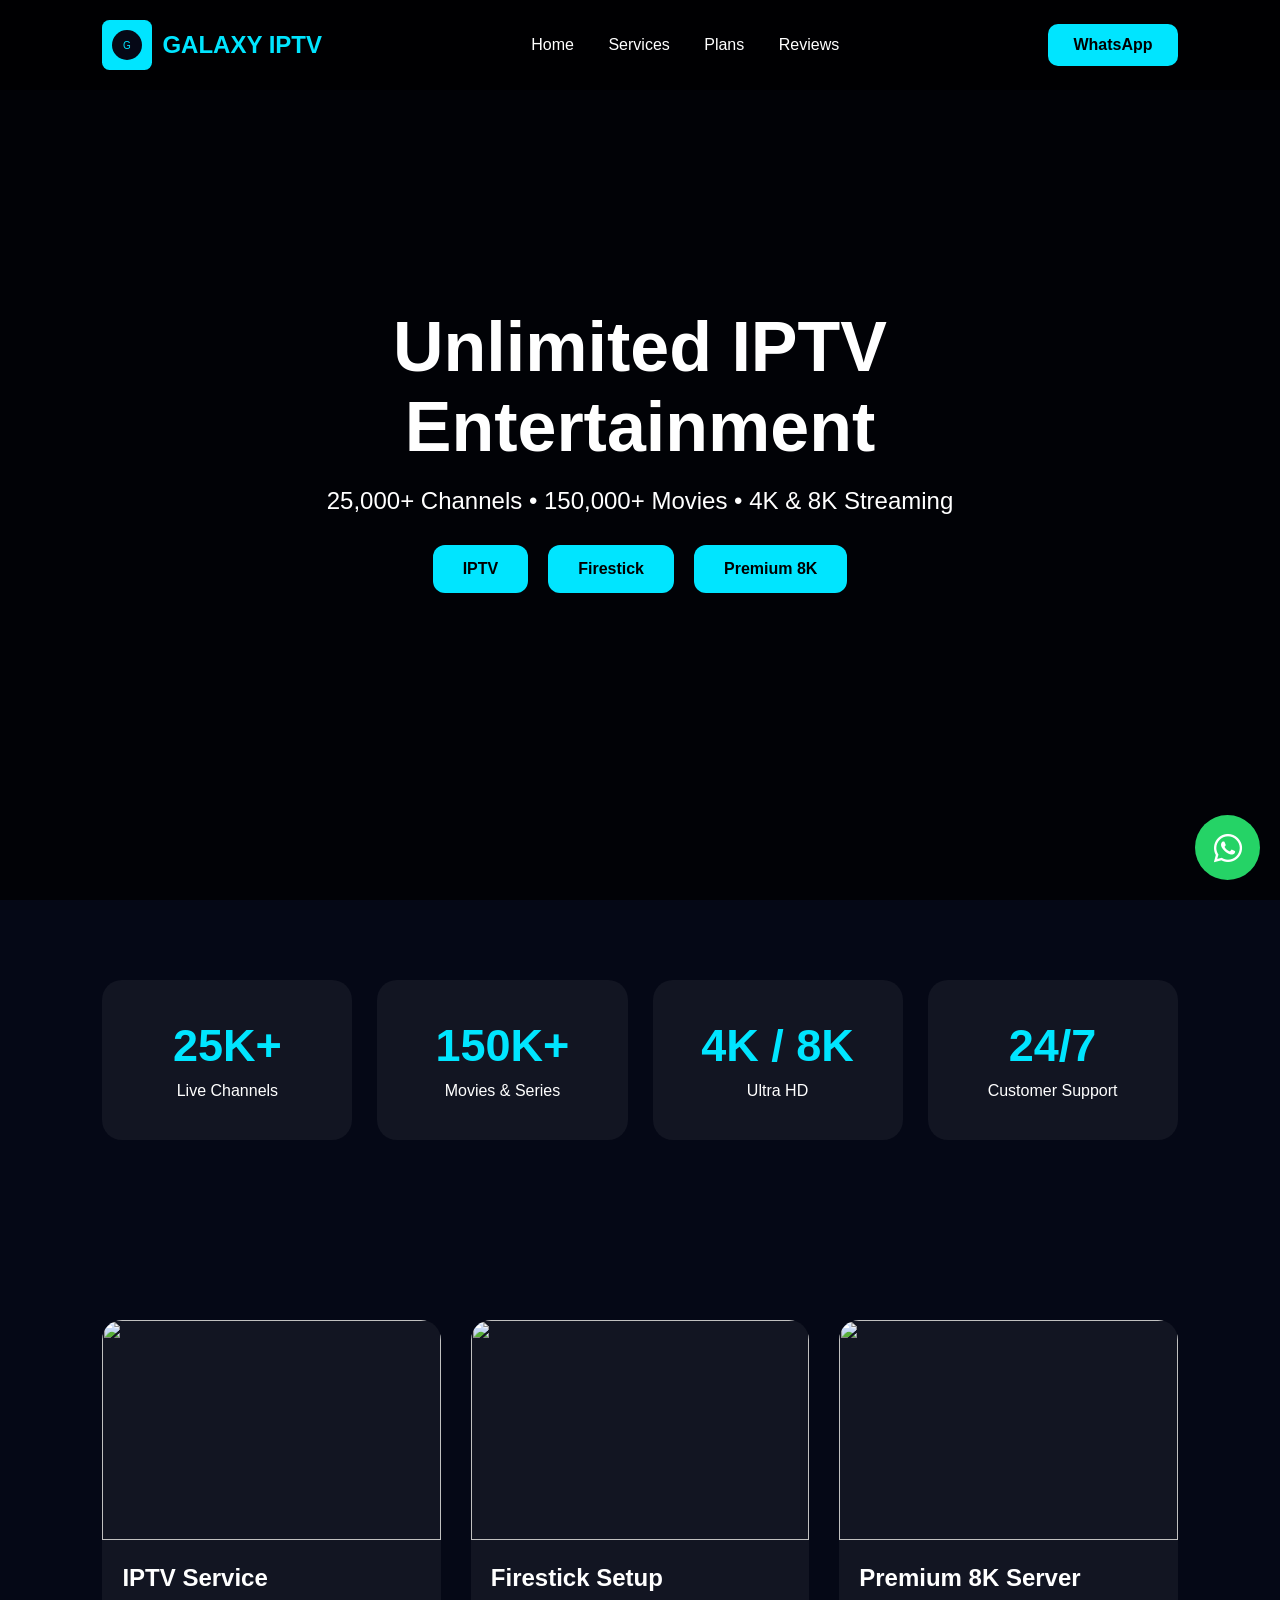
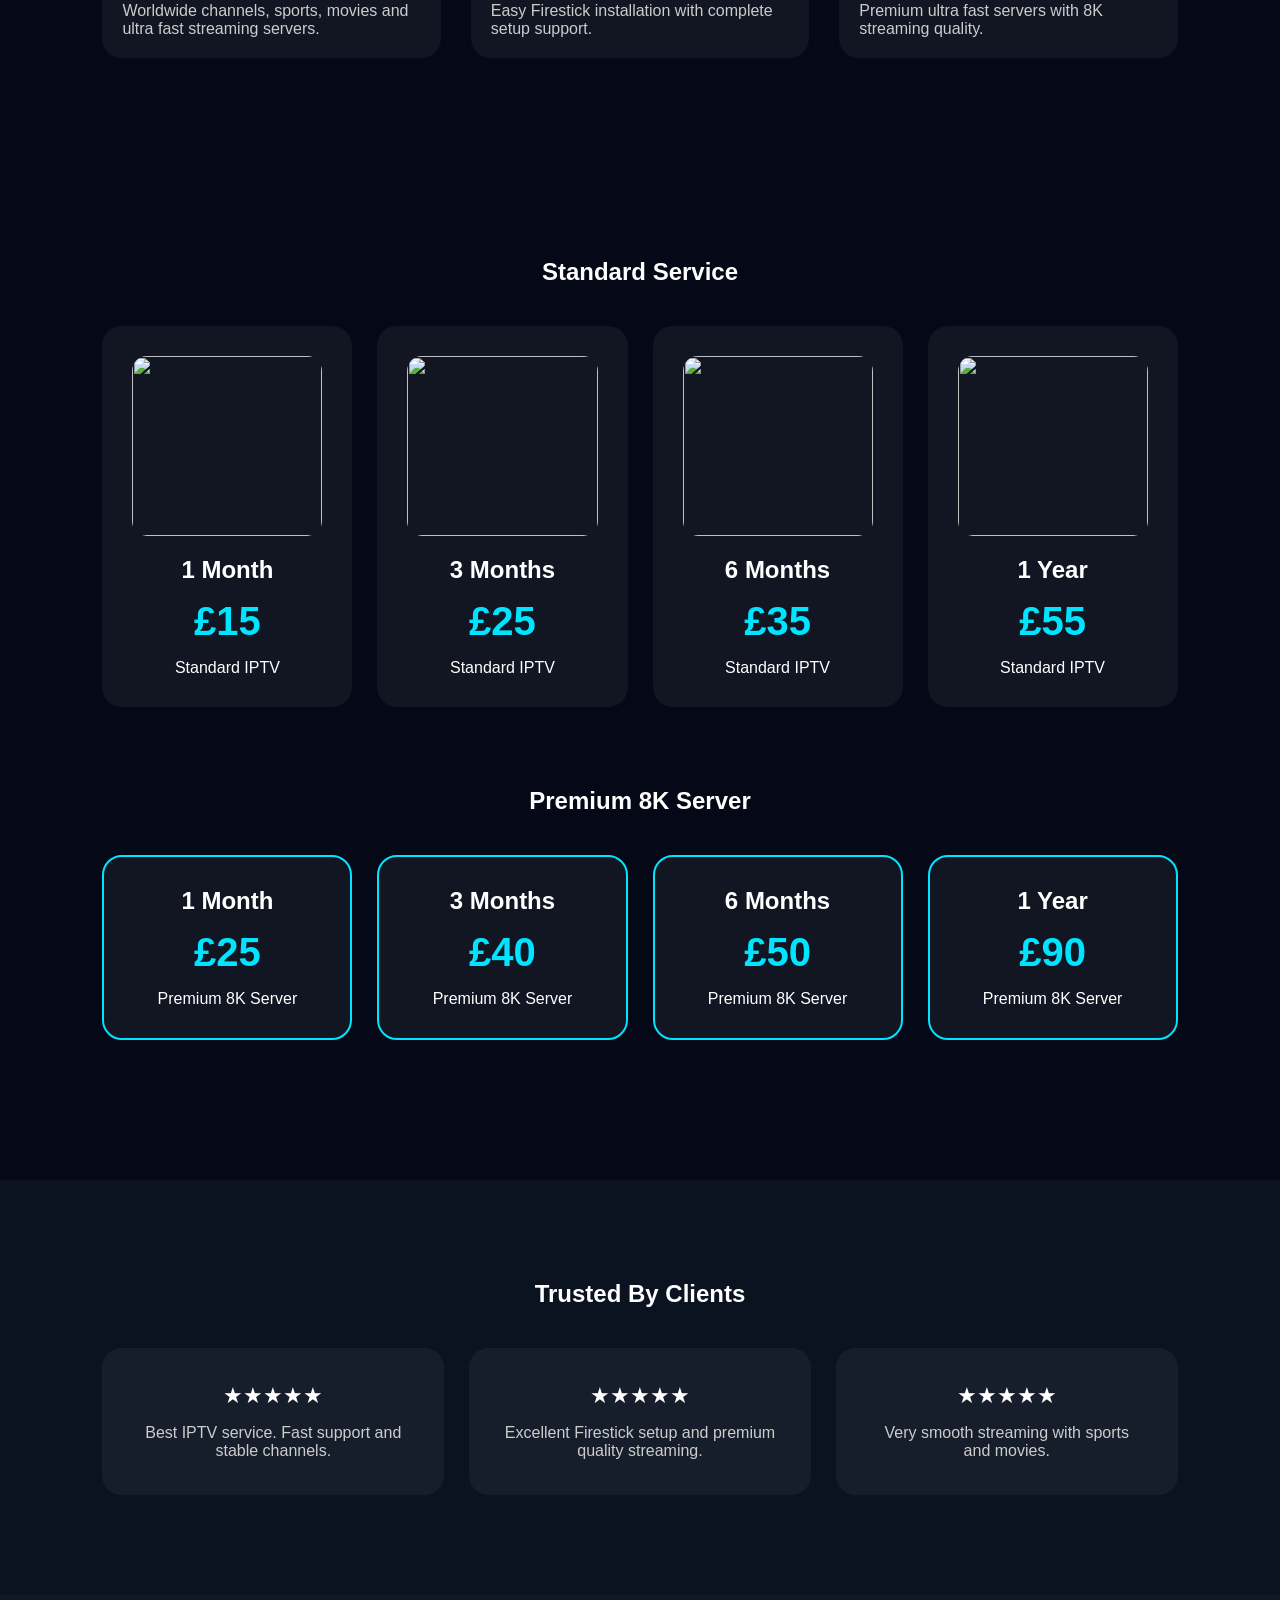
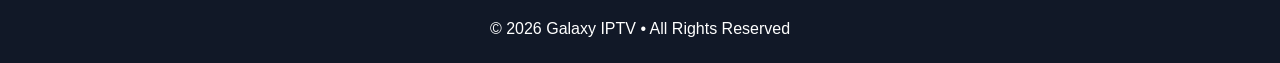
==== index.html @ 1a954aa6 "Add files via upload" ====
<!DOCTYPE html>
<html lang="en">
<head>
<meta charset="UTF-8">
<meta name="viewport" content="width=device-width, initial-scale=1.0">
<title>Galaxy IPTV</title>
<link rel="stylesheet" href="style.css">
<link rel="stylesheet" href="https://cdnjs.cloudflare.com/ajax/libs/font-awesome/6.5.1/css/all.min.css"/>
</head>

<body>

<header>
  <div class="logo">
    <img src="logo.svg" alt="logo">
    <span>GALAXY IPTV</span>
  </div>

  <nav>
    <a href="#home">Home</a>
    <a href="#services">Services</a>
    <a href="#plans">Plans</a>
    <a href="#reviews">Reviews</a>
  </nav>

  <a href="https://wa.me/447534486325" class="nav-btn">WhatsApp</a>
</header>

<section class="hero" id="home">
  <div class="overlay"></div>

  <div class="hero-content">
    <h1>Unlimited IPTV Entertainment</h1>

    <p>
      25,000+ Channels • 150,000+ Movies • 4K & 8K Streaming
    </p>

    <div class="hero-buttons">
      <a href="#iptv" class="btn">IPTV</a>
      <a href="#firestick" class="btn">Firestick</a>
      <a href="#premium" class="btn">Premium 8K</a>
    </div>
  </div>
</section>

<section class="stats">
  <div class="box">
    <h2>25K+</h2>
    <p>Live Channels</p>
  </div>

  <div class="box">
    <h2>150K+</h2>
    <p>Movies & Series</p>
  </div>

  <div class="box">
    <h2>4K / 8K</h2>
    <p>Ultra HD</p>
  </div>

  <div class="box">
    <h2>24/7</h2>
    <p>Customer Support</p>
  </div>
</section>

<section class="services" id="services">

<div class="service-card" id="iptv">
<img src="https://images.unsplash.com/photo-1593784991095-a205069470b6?q=80&w=1200&auto=format&fit=crop">
<h2>IPTV Service</h2>
<p>Worldwide channels, sports, movies and ultra fast streaming servers.</p>
</div>

<div class="service-card" id="firestick">
<img src="https://images.unsplash.com/photo-1542751110-97427bbecf20?q=80&w=1200&auto=format&fit=crop">
<h2>Firestick Setup</h2>
<p>Easy Firestick installation with complete setup support.</p>
</div>

<div class="service-card" id="premium">
<img src="https://images.unsplash.com/photo-1511512578047-dfb367046420?q=80&w=1200&auto=format&fit=crop">
<h2>Premium 8K Server</h2>
<p>Premium ultra fast servers with 8K streaming quality.</p>
</div>

</section>

<section class="plans" id="plans">

<h1>Standard Service</h1>

<div class="plan-grid">

<div class="plan">
<img src="https://images.unsplash.com/photo-1584905066893-7d5c142ba4e1?q=80&w=1200&auto=format&fit=crop">
<h2>1 Month</h2>
<h3>£15</h3>
<p>Standard IPTV</p>
</div>

<div class="plan">
<img src="https://images.unsplash.com/photo-1522869635100-9f4c5e86aa37?q=80&w=1200&auto=format&fit=crop">
<h2>3 Months</h2>
<h3>£25</h3>
<p>Standard IPTV</p>
</div>

<div class="plan">
<img src="https://images.unsplash.com/photo-1574375927938-d5a98e8ffe85?q=80&w=1200&auto=format&fit=crop">
<h2>6 Months</h2>
<h3>£35</h3>
<p>Standard IPTV</p>
</div>

<div class="plan">
<img src="https://images.unsplash.com/photo-1586899028174-e7098604235b?q=80&w=1200&auto=format&fit=crop">
<h2>1 Year</h2>
<h3>£55</h3>
<p>Standard IPTV</p>
</div>

</div>

<h1 class="premium-title">Premium 8K Server</h1>

<div class="plan-grid">

<div class="plan premium">
<h2>1 Month</h2>
<h3>£25</h3>
<p>Premium 8K Server</p>
</div>

<div class="plan premium">
<h2>3 Months</h2>
<h3>£40</h3>
<p>Premium 8K Server</p>
</div>

<div class="plan premium">
<h2>6 Months</h2>
<h3>£50</h3>
<p>Premium 8K Server</p>
</div>

<div class="plan premium">
<h2>1 Year</h2>
<h3>£90</h3>
<p>Premium 8K Server</p>
</div>

</div>

</section>

<section class="reviews" id="reviews">
<h1>Trusted By Clients</h1>

<div class="review-grid">

<div class="review">
★★★★★
<p>Best IPTV service. Fast support and stable channels.</p>
</div>

<div class="review">
★★★★★
<p>Excellent Firestick setup and premium quality streaming.</p>
</div>

<div class="review">
★★★★★
<p>Very smooth streaming with sports and movies.</p>
</div>

</div>

</section>

<footer>
<p>© 2026 Galaxy IPTV • All Rights Reserved</p>
</footer>

<a href="https://wa.me/447534486325" class="whatsapp">
<i class="fa-brands fa-whatsapp"></i>
</a>

</body>
</html>
---- style.css ----
*{
margin:0;
padding:0;
box-sizing:border-box;
font-family:Arial;
scroll-behavior:smooth;
}

body{
background:#050816;
color:white;
}

header{
position:fixed;
top:0;
width:100%;
display:flex;
justify-content:space-between;
align-items:center;
padding:20px 8%;
background:rgba(0,0,0,0.6);
backdrop-filter:blur(10px);
z-index:1000;
}

.logo{
display:flex;
align-items:center;
gap:10px;
font-size:24px;
font-weight:bold;
color:#00e5ff;
}

.logo img{
width:50px;
}

nav a{
margin:0 15px;
color:white;
text-decoration:none;
}

.nav-btn{
background:#00e5ff;
padding:12px 25px;
border-radius:10px;
text-decoration:none;
color:black;
font-weight:bold;
}

.hero{
height:100vh;
background:url('https://images.unsplash.com/photo-1489599849927-2ee91cede3ba?q=80&w=1600&auto=format&fit=crop') center/cover;
display:flex;
justify-content:center;
align-items:center;
text-align:center;
position:relative;
}

.overlay{
position:absolute;
width:100%;
height:100%;
background:rgba(0,0,0,0.75);
}

.hero-content{
position:relative;
z-index:2;
max-width:800px;
}

.hero h1{
font-size:70px;
margin-bottom:20px;
}

.hero p{
font-size:24px;
margin-bottom:30px;
}

.hero-buttons{
display:flex;
justify-content:center;
gap:20px;
flex-wrap:wrap;
}

.btn{
background:#00e5ff;
color:black;
padding:15px 30px;
text-decoration:none;
border-radius:12px;
font-weight:bold;
}

.stats{
padding:80px 8%;
display:grid;
grid-template-columns:repeat(auto-fit,minmax(220px,1fr));
gap:25px;
}

.box{
background:rgba(255,255,255,0.05);
padding:40px;
border-radius:20px;
text-align:center;
}

.box h2{
font-size:45px;
color:#00e5ff;
margin-bottom:10px;
}

.services{
padding:100px 8%;
display:grid;
grid-template-columns:repeat(auto-fit,minmax(300px,1fr));
gap:30px;
}

.service-card{
background:rgba(255,255,255,0.05);
border-radius:20px;
overflow:hidden;
}

.service-card img{
width:100%;
height:220px;
object-fit:cover;
}

.service-card h2{
padding:20px 20px 10px;
}

.service-card p{
padding:0 20px 20px;
color:#ccc;
}

.plans{
padding:100px 8%;
text-align:center;
}

.plan-grid{
display:grid;
grid-template-columns:repeat(auto-fit,minmax(250px,1fr));
gap:25px;
margin:40px 0;
}

.plan{
background:rgba(255,255,255,0.05);
padding:30px;
border-radius:20px;
}

.plan img{
width:100%;
height:180px;
object-fit:cover;
border-radius:15px;
margin-bottom:20px;
}

.plan h3{
font-size:40px;
color:#00e5ff;
margin:15px 0;
}

.premium{
border:2px solid #00e5ff;
}

.premium-title{
margin-top:80px;
}

.reviews{
padding:100px 8%;
text-align:center;
background:#0b1220;
}

.review-grid{
display:grid;
grid-template-columns:repeat(auto-fit,minmax(250px,1fr));
gap:25px;
margin-top:40px;
}

.review{
background:rgba(255,255,255,0.05);
padding:35px;
border-radius:20px;
font-size:22px;
}

.review p{
font-size:16px;
margin-top:15px;
color:#ccc;
}

footer{
padding:25px;
text-align:center;
background:#111827;
}

.whatsapp{
position:fixed;
right:20px;
bottom:20px;
width:65px;
height:65px;
background:#25d366;
border-radius:50%;
display:flex;
justify-content:center;
align-items:center;
font-size:32px;
color:white;
text-decoration:none;
}

@media(max-width:768px){

header{
flex-direction:column;
gap:15px;
}

.hero h1{
font-size:45px;
}

.hero p{
font-size:18px;
}

}
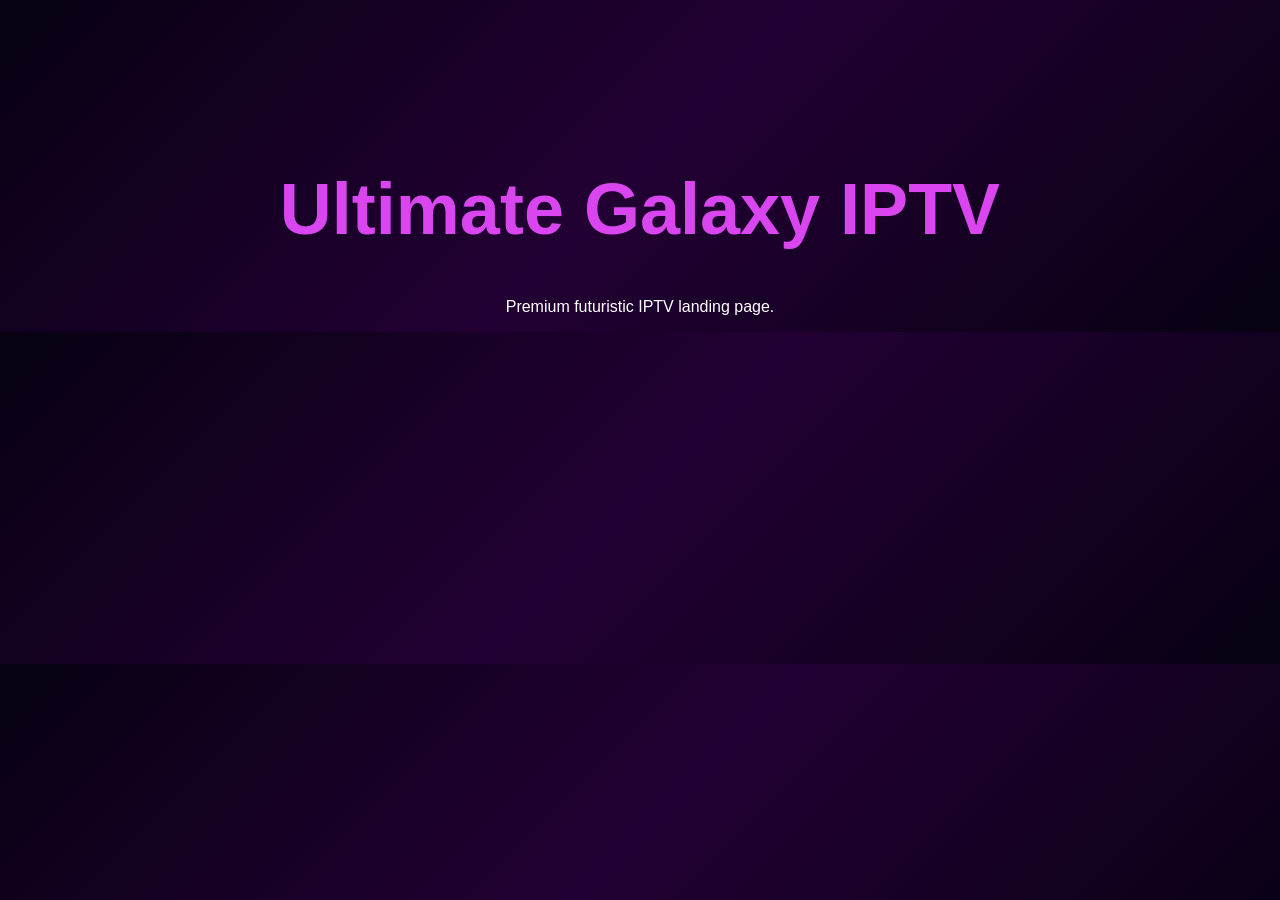
==== commit 7e521084: "Add files via upload" ====
--- a/index.html
+++ b/index.html
@@ -1,192 +1 @@
-<!DOCTYPE html>
-<html lang="en">
-<head>
-<meta charset="UTF-8">
-<meta name="viewport" content="width=device-width, initial-scale=1.0">
-<title>Galaxy IPTV</title>
-<link rel="stylesheet" href="style.css">
-<link rel="stylesheet" href="https://cdnjs.cloudflare.com/ajax/libs/font-awesome/6.5.1/css/all.min.css"/>
-</head>
-
-<body>
-
-<header>
-  <div class="logo">
-    <img src="logo.svg" alt="logo">
-    <span>GALAXY IPTV</span>
-  </div>
-
-  <nav>
-    <a href="#home">Home</a>
-    <a href="#services">Services</a>
-    <a href="#plans">Plans</a>
-    <a href="#reviews">Reviews</a>
-  </nav>
-
-  <a href="https://wa.me/447534486325" class="nav-btn">WhatsApp</a>
-</header>
-
-<section class="hero" id="home">
-  <div class="overlay"></div>
-
-  <div class="hero-content">
-    <h1>Unlimited IPTV Entertainment</h1>
-
-    <p>
-      25,000+ Channels • 150,000+ Movies • 4K & 8K Streaming
-    </p>
-
-    <div class="hero-buttons">
-      <a href="#iptv" class="btn">IPTV</a>
-      <a href="#firestick" class="btn">Firestick</a>
-      <a href="#premium" class="btn">Premium 8K</a>
-    </div>
-  </div>
-</section>
-
-<section class="stats">
-  <div class="box">
-    <h2>25K+</h2>
-    <p>Live Channels</p>
-  </div>
-
-  <div class="box">
-    <h2>150K+</h2>
-    <p>Movies & Series</p>
-  </div>
-
-  <div class="box">
-    <h2>4K / 8K</h2>
-    <p>Ultra HD</p>
-  </div>
-
-  <div class="box">
-    <h2>24/7</h2>
-    <p>Customer Support</p>
-  </div>
-</section>
-
-<section class="services" id="services">
-
-<div class="service-card" id="iptv">
-<img src="https://images.unsplash.com/photo-1593784991095-a205069470b6?q=80&w=1200&auto=format&fit=crop">
-<h2>IPTV Service</h2>
-<p>Worldwide channels, sports, movies and ultra fast streaming servers.</p>
-</div>
-
-<div class="service-card" id="firestick">
-<img src="https://images.unsplash.com/photo-1542751110-97427bbecf20?q=80&w=1200&auto=format&fit=crop">
-<h2>Firestick Setup</h2>
-<p>Easy Firestick installation with complete setup support.</p>
-</div>
-
-<div class="service-card" id="premium">
-<img src="https://images.unsplash.com/photo-1511512578047-dfb367046420?q=80&w=1200&auto=format&fit=crop">
-<h2>Premium 8K Server</h2>
-<p>Premium ultra fast servers with 8K streaming quality.</p>
-</div>
-
-</section>
-
-<section class="plans" id="plans">
-
-<h1>Standard Service</h1>
-
-<div class="plan-grid">
-
-<div class="plan">
-<img src="https://images.unsplash.com/photo-1584905066893-7d5c142ba4e1?q=80&w=1200&auto=format&fit=crop">
-<h2>1 Month</h2>
-<h3>£15</h3>
-<p>Standard IPTV</p>
-</div>
-
-<div class="plan">
-<img src="https://images.unsplash.com/photo-1522869635100-9f4c5e86aa37?q=80&w=1200&auto=format&fit=crop">
-<h2>3 Months</h2>
-<h3>£25</h3>
-<p>Standard IPTV</p>
-</div>
-
-<div class="plan">
-<img src="https://images.unsplash.com/photo-1574375927938-d5a98e8ffe85?q=80&w=1200&auto=format&fit=crop">
-<h2>6 Months</h2>
-<h3>£35</h3>
-<p>Standard IPTV</p>
-</div>
-
-<div class="plan">
-<img src="https://images.unsplash.com/photo-1586899028174-e7098604235b?q=80&w=1200&auto=format&fit=crop">
-<h2>1 Year</h2>
-<h3>£55</h3>
-<p>Standard IPTV</p>
-</div>
-
-</div>
-
-<h1 class="premium-title">Premium 8K Server</h1>
-
-<div class="plan-grid">
-
-<div class="plan premium">
-<h2>1 Month</h2>
-<h3>£25</h3>
-<p>Premium 8K Server</p>
-</div>
-
-<div class="plan premium">
-<h2>3 Months</h2>
-<h3>£40</h3>
-<p>Premium 8K Server</p>
-</div>
-
-<div class="plan premium">
-<h2>6 Months</h2>
-<h3>£50</h3>
-<p>Premium 8K Server</p>
-</div>
-
-<div class="plan premium">
-<h2>1 Year</h2>
-<h3>£90</h3>
-<p>Premium 8K Server</p>
-</div>
-
-</div>
-
-</section>
-
-<section class="reviews" id="reviews">
-<h1>Trusted By Clients</h1>
-
-<div class="review-grid">
-
-<div class="review">
-★★★★★
-<p>Best IPTV service. Fast support and stable channels.</p>
-</div>
-
-<div class="review">
-★★★★★
-<p>Excellent Firestick setup and premium quality streaming.</p>
-</div>
-
-<div class="review">
-★★★★★
-<p>Very smooth streaming with sports and movies.</p>
-</div>
-
-</div>
-
-</section>
-
-<footer>
-<p>© 2026 Galaxy IPTV • All Rights Reserved</p>
-</footer>
-
-<a href="https://wa.me/447534486325" class="whatsapp">
-<i class="fa-brands fa-whatsapp"></i>
-</a>
-
-</body>
-</html>
+<!DOCTYPE html><html><head><title>Ultimate Galaxy IPTV</title><link rel='stylesheet' href='style.css'></head><body><h1>Ultimate Galaxy IPTV</h1><p>Premium futuristic IPTV landing page.</p></body></html>
--- a/style.css
+++ b/style.css
@@ -1,255 +1 @@
-*{
-margin:0;
-padding:0;
-box-sizing:border-box;
-font-family:Arial;
-scroll-behavior:smooth;
-}
-
-body{
-background:#050816;
-color:white;
-}
-
-header{
-position:fixed;
-top:0;
-width:100%;
-display:flex;
-justify-content:space-between;
-align-items:center;
-padding:20px 8%;
-background:rgba(0,0,0,0.6);
-backdrop-filter:blur(10px);
-z-index:1000;
-}
-
-.logo{
-display:flex;
-align-items:center;
-gap:10px;
-font-size:24px;
-font-weight:bold;
-color:#00e5ff;
-}
-
-.logo img{
-width:50px;
-}
-
-nav a{
-margin:0 15px;
-color:white;
-text-decoration:none;
-}
-
-.nav-btn{
-background:#00e5ff;
-padding:12px 25px;
-border-radius:10px;
-text-decoration:none;
-color:black;
-font-weight:bold;
-}
-
-.hero{
-height:100vh;
-background:url('https://images.unsplash.com/photo-1489599849927-2ee91cede3ba?q=80&w=1600&auto=format&fit=crop') center/cover;
-display:flex;
-justify-content:center;
-align-items:center;
-text-align:center;
-position:relative;
-}
-
-.overlay{
-position:absolute;
-width:100%;
-height:100%;
-background:rgba(0,0,0,0.75);
-}
-
-.hero-content{
-position:relative;
-z-index:2;
-max-width:800px;
-}
-
-.hero h1{
-font-size:70px;
-margin-bottom:20px;
-}
-
-.hero p{
-font-size:24px;
-margin-bottom:30px;
-}
-
-.hero-buttons{
-display:flex;
-justify-content:center;
-gap:20px;
-flex-wrap:wrap;
-}
-
-.btn{
-background:#00e5ff;
-color:black;
-padding:15px 30px;
-text-decoration:none;
-border-radius:12px;
-font-weight:bold;
-}
-
-.stats{
-padding:80px 8%;
-display:grid;
-grid-template-columns:repeat(auto-fit,minmax(220px,1fr));
-gap:25px;
-}
-
-.box{
-background:rgba(255,255,255,0.05);
-padding:40px;
-border-radius:20px;
-text-align:center;
-}
-
-.box h2{
-font-size:45px;
-color:#00e5ff;
-margin-bottom:10px;
-}
-
-.services{
-padding:100px 8%;
-display:grid;
-grid-template-columns:repeat(auto-fit,minmax(300px,1fr));
-gap:30px;
-}
-
-.service-card{
-background:rgba(255,255,255,0.05);
-border-radius:20px;
-overflow:hidden;
-}
-
-.service-card img{
-width:100%;
-height:220px;
-object-fit:cover;
-}
-
-.service-card h2{
-padding:20px 20px 10px;
-}
-
-.service-card p{
-padding:0 20px 20px;
-color:#ccc;
-}
-
-.plans{
-padding:100px 8%;
-text-align:center;
-}
-
-.plan-grid{
-display:grid;
-grid-template-columns:repeat(auto-fit,minmax(250px,1fr));
-gap:25px;
-margin:40px 0;
-}
-
-.plan{
-background:rgba(255,255,255,0.05);
-padding:30px;
-border-radius:20px;
-}
-
-.plan img{
-width:100%;
-height:180px;
-object-fit:cover;
-border-radius:15px;
-margin-bottom:20px;
-}
-
-.plan h3{
-font-size:40px;
-color:#00e5ff;
-margin:15px 0;
-}
-
-.premium{
-border:2px solid #00e5ff;
-}
-
-.premium-title{
-margin-top:80px;
-}
-
-.reviews{
-padding:100px 8%;
-text-align:center;
-background:#0b1220;
-}
-
-.review-grid{
-display:grid;
-grid-template-columns:repeat(auto-fit,minmax(250px,1fr));
-gap:25px;
-margin-top:40px;
-}
-
-.review{
-background:rgba(255,255,255,0.05);
-padding:35px;
-border-radius:20px;
-font-size:22px;
-}
-
-.review p{
-font-size:16px;
-margin-top:15px;
-color:#ccc;
-}
-
-footer{
-padding:25px;
-text-align:center;
-background:#111827;
-}
-
-.whatsapp{
-position:fixed;
-right:20px;
-bottom:20px;
-width:65px;
-height:65px;
-background:#25d366;
-border-radius:50%;
-display:flex;
-justify-content:center;
-align-items:center;
-font-size:32px;
-color:white;
-text-decoration:none;
-}
-
-@media(max-width:768px){
-
-header{
-flex-direction:column;
-gap:15px;
-}
-
-.hero h1{
-font-size:45px;
-}
-
-.hero p{
-font-size:18px;
-}
-
-}
+body{margin:0;background:linear-gradient(135deg,#070112,#220033,#070112);color:white;font-family:Arial;text-align:center;padding-top:120px}h1{font-size:72px;color:#d946ef}
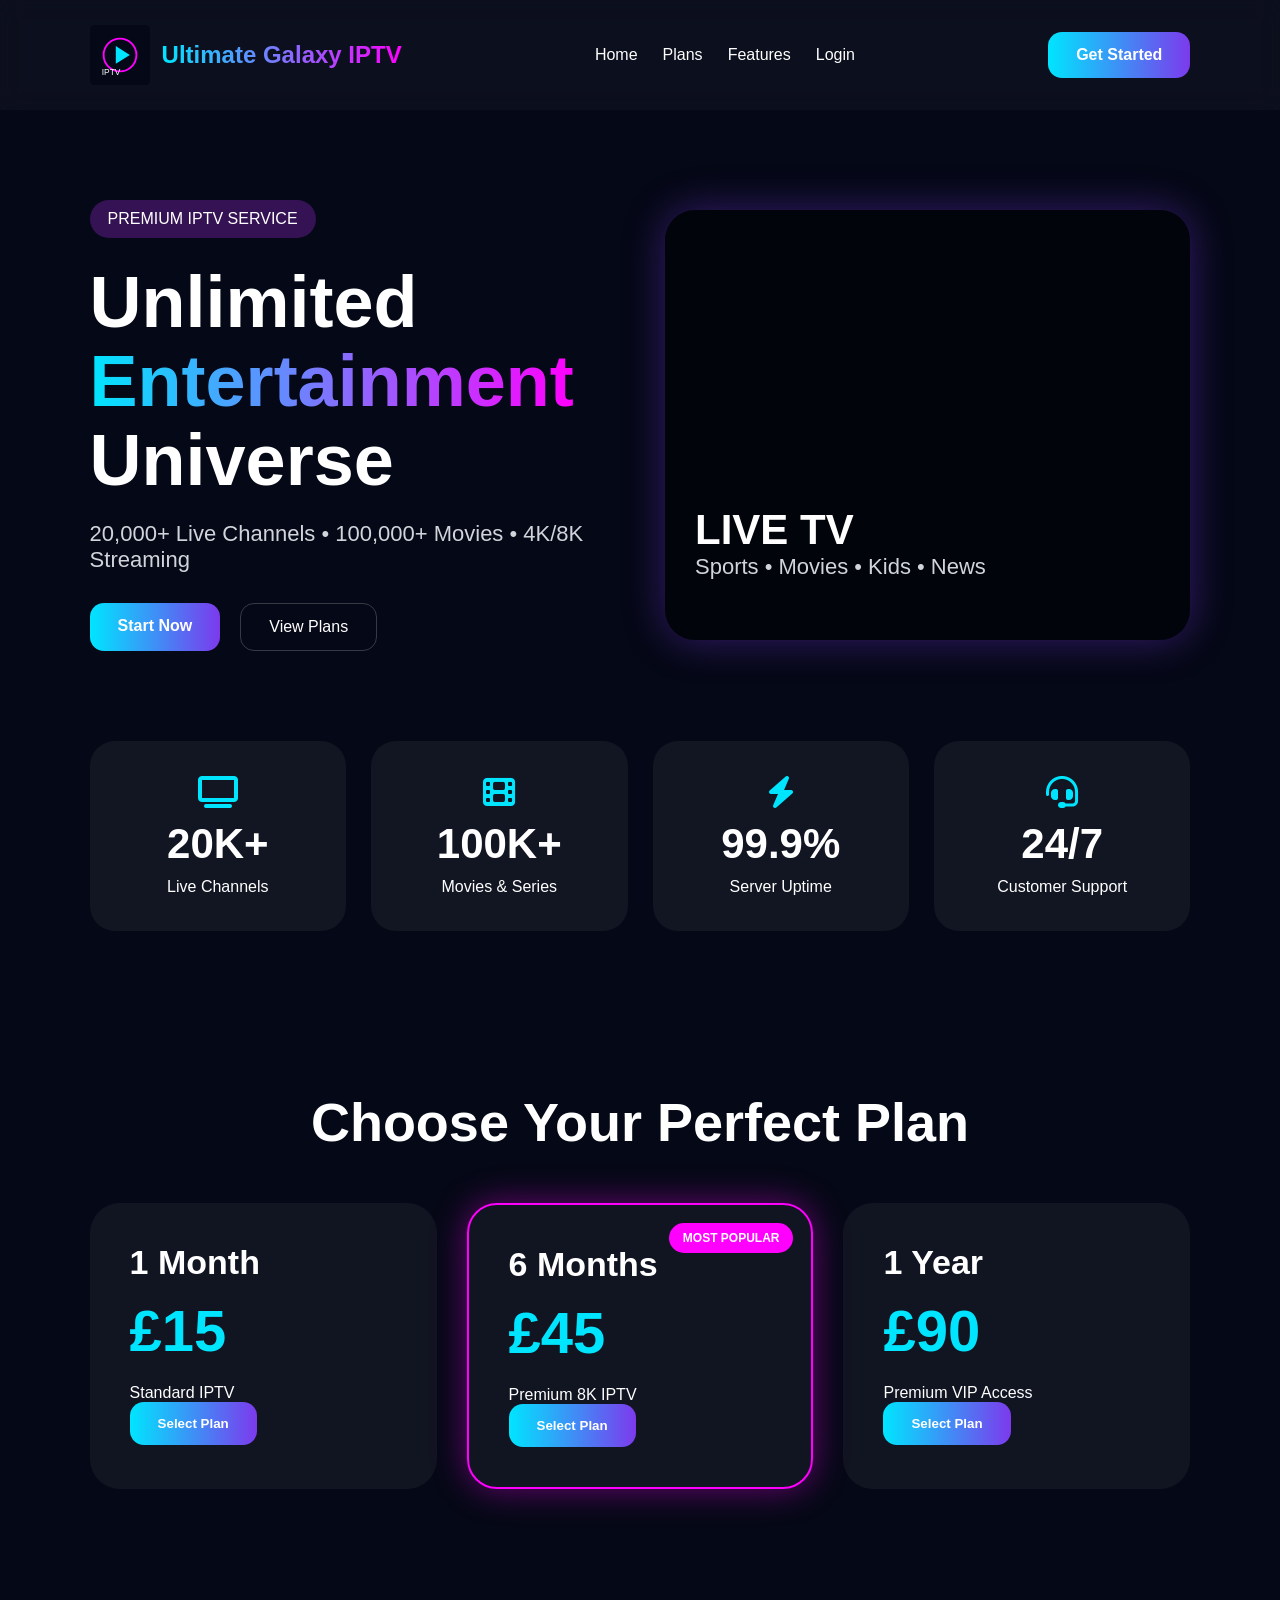
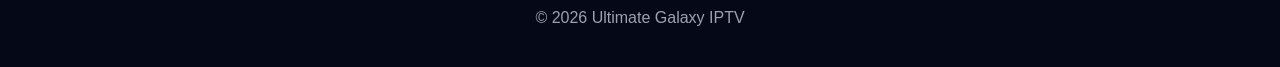
==== commit 88082e4e: "Add files via upload" ====
--- a/index.html
+++ b/index.html
@@ -1 +1,116 @@
-<!DOCTYPE html><html><head><title>Ultimate Galaxy IPTV</title><link rel='stylesheet' href='style.css'></head><body><h1>Ultimate Galaxy IPTV</h1><p>Premium futuristic IPTV landing page.</p></body></html>+<!DOCTYPE html>
+<html>
+<head>
+<meta charset="UTF-8">
+<meta name="viewport" content="width=device-width,initial-scale=1.0">
+<title>Ultimate Galaxy IPTV</title>
+<link rel="stylesheet" href="style.css">
+<link rel="stylesheet" href="https://cdnjs.cloudflare.com/ajax/libs/font-awesome/6.5.1/css/all.min.css">
+</head>
+<body>
+
+<header>
+<div class="logo">
+<img src="logo.svg">
+<h2>Ultimate Galaxy IPTV</h2>
+</div>
+
+<nav>
+<a href="#">Home</a>
+<a href="#plans">Plans</a>
+<a href="#features">Features</a>
+<a href="login.html">Login</a>
+</nav>
+
+<a href="login.html" class="btn">Get Started</a>
+</header>
+
+<section class="hero">
+<div class="left">
+<span class="tag">PREMIUM IPTV SERVICE</span>
+<h1>Unlimited <b>Entertainment</b> Universe</h1>
+<p>20,000+ Live Channels • 100,000+ Movies • 4K/8K Streaming</p>
+
+<div class="hero-buttons">
+<a href="login.html" class="btn">Start Now</a>
+<a href="#plans" class="outline">View Plans</a>
+</div>
+</div>
+
+<div class="right">
+<div class="screen">
+<div class="overlay"></div>
+<div class="live">
+<h2>LIVE TV</h2>
+<p>Sports • Movies • Kids • News</p>
+</div>
+</div>
+</div>
+</section>
+
+<section class="stats" id="features">
+
+<div class="stat">
+<i class="fa-solid fa-tv"></i>
+<h2>20K+</h2>
+<p>Live Channels</p>
+</div>
+
+<div class="stat">
+<i class="fa-solid fa-film"></i>
+<h2>100K+</h2>
+<p>Movies & Series</p>
+</div>
+
+<div class="stat">
+<i class="fa-solid fa-bolt"></i>
+<h2>99.9%</h2>
+<p>Server Uptime</p>
+</div>
+
+<div class="stat">
+<i class="fa-solid fa-headset"></i>
+<h2>24/7</h2>
+<p>Customer Support</p>
+</div>
+
+</section>
+
+<section class="plans" id="plans">
+
+<h1>Choose Your Perfect Plan</h1>
+
+<div class="grid">
+
+<div class="plan">
+<h2>1 Month</h2>
+<h3>£15</h3>
+<p>Standard IPTV</p>
+<button>Select Plan</button>
+</div>
+
+<div class="plan popular">
+<span>MOST POPULAR</span>
+<h2>6 Months</h2>
+<h3>£45</h3>
+<p>Premium 8K IPTV</p>
+<button>Select Plan</button>
+</div>
+
+<div class="plan">
+<h2>1 Year</h2>
+<h3>£90</h3>
+<p>Premium VIP Access</p>
+<button>Select Plan</button>
+</div>
+
+</div>
+
+</section>
+
+<footer>
+© 2026 Ultimate Galaxy IPTV
+</footer>
+
+</body>
+</html>
--- a/style.css
+++ b/style.css
@@ -1 +1,34 @@
-body{margin:0;background:linear-gradient(135deg,#070112,#220033,#070112);color:white;font-family:Arial;text-align:center;padding-top:120px}h1{font-size:72px;color:#d946ef}+*{margin:0;padding:0;box-sizing:border-box;font-family:Arial}
+body{background:#050816;color:white;overflow-x:hidden}
+header{display:flex;justify-content:space-between;align-items:center;padding:25px 7%;background:rgba(255,255,255,.03);backdrop-filter:blur(12px);position:sticky;top:0}
+.logo{display:flex;align-items:center;gap:12px}
+.logo img{width:60px}
+.logo h2{background:linear-gradient(to right,#00e5ff,#ff00ff);-webkit-background-clip:text;-webkit-text-fill-color:transparent}
+nav{display:flex;gap:25px}
+nav a{text-decoration:none;color:white}
+.btn,.plan button{padding:14px 28px;border:none;border-radius:14px;background:linear-gradient(to right,#00e5ff,#7c3aed);color:white;text-decoration:none;font-weight:bold}
+.outline{padding:14px 28px;border-radius:14px;border:1px solid rgba(255,255,255,.2);text-decoration:none;color:white}
+.hero{display:grid;grid-template-columns:1fr 1fr;gap:50px;align-items:center;padding:90px 7%}
+.tag{display:inline-block;padding:10px 18px;background:#351253;border-radius:30px;margin-bottom:25px}
+.hero h1{font-size:72px;line-height:1.1;margin-bottom:20px}
+.hero h1 b{background:linear-gradient(to right,#00e5ff,#ff00ff);-webkit-background-clip:text;-webkit-text-fill-color:transparent}
+.hero p{font-size:22px;color:#d1d5db;margin-bottom:30px}
+.hero-buttons{display:flex;gap:20px}
+.screen{height:430px;border-radius:30px;background:url('https://images.unsplash.com/photo-1522869635100-9f4c5e86aa37?q=80&w=1200&auto=format&fit=crop') center/cover;position:relative;overflow:hidden;box-shadow:0 0 40px rgba(124,58,237,.4)}
+.overlay{position:absolute;inset:0;background:rgba(0,0,0,.5)}
+.live{position:absolute;bottom:30px;left:30px;z-index:2}
+.live h2{font-size:42px}
+.stats{display:grid;grid-template-columns:repeat(4,1fr);gap:25px;padding:0 7% 80px}
+.stat{padding:35px;background:rgba(255,255,255,.05);border-radius:25px;text-align:center}
+.stat i{font-size:32px;color:#00e5ff;margin-bottom:12px}
+.stat h2{font-size:42px;margin-bottom:10px}
+.plans{padding:80px 7%}
+.plans h1{text-align:center;font-size:54px;margin-bottom:50px}
+.grid{display:grid;grid-template-columns:repeat(3,1fr);gap:30px}
+.plan{padding:40px;border-radius:30px;background:rgba(255,255,255,.05);position:relative}
+.popular{border:2px solid #ff00ff;box-shadow:0 0 35px rgba(255,0,255,.4)}
+.popular span{position:absolute;top:18px;right:18px;background:#ff00ff;padding:8px 14px;border-radius:20px;font-size:12px;font-weight:bold}
+.plan h2{font-size:34px;margin-bottom:15px}
+.plan h3{font-size:58px;color:#00e5ff;margin-bottom:20px}
+footer{text-align:center;padding:40px;color:#9ca3af}
+@media(max-width:1000px){.hero,.stats,.grid{grid-template-columns:1fr}nav{display:none}.hero h1{font-size:52px}}
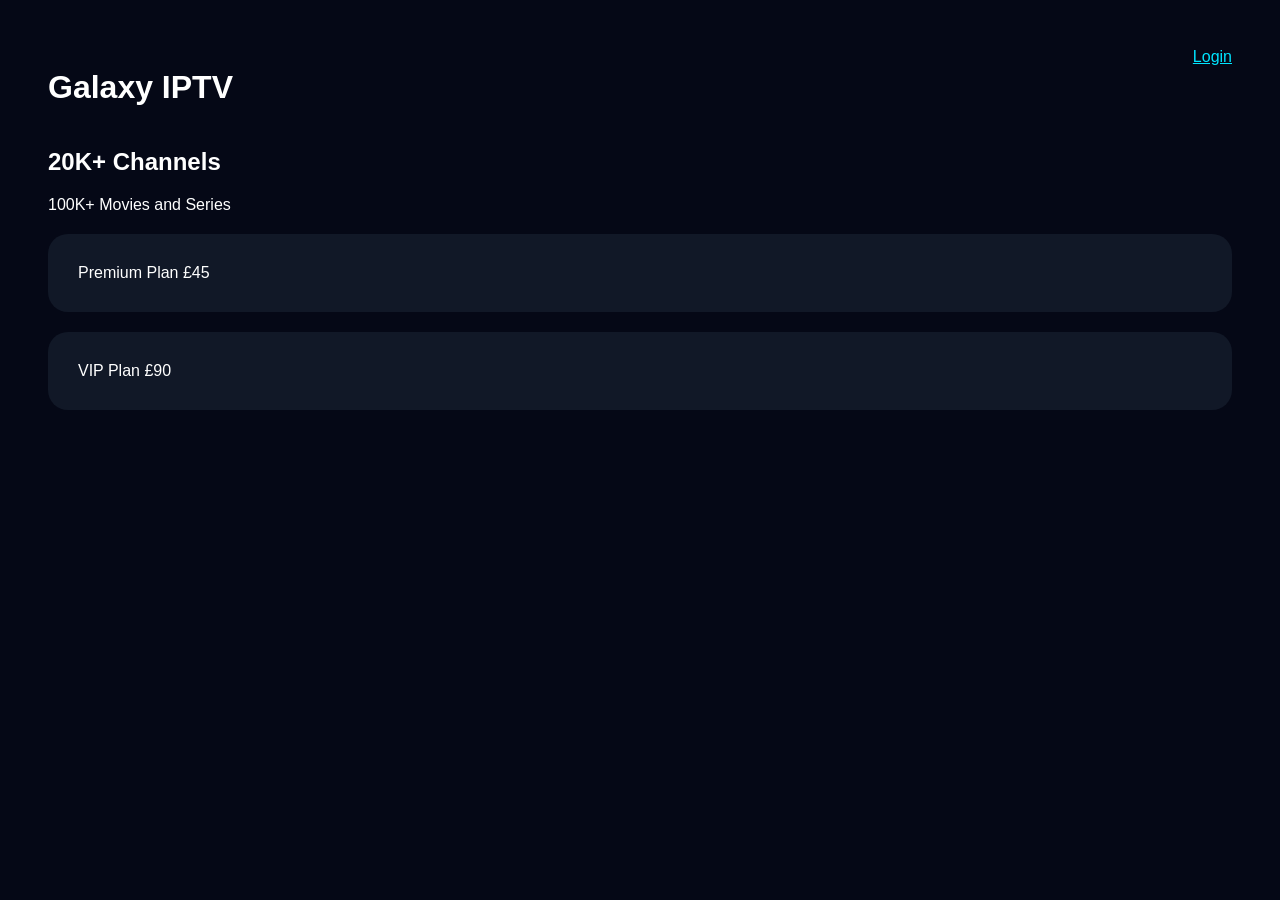
==== commit d83ea1de: "Add files via upload" ====
--- a/index.html
+++ b/index.html
@@ -1,116 +1 @@
-<!DOCTYPE html>
-<html>
-<head>
-<meta charset="UTF-8">
-<meta name="viewport" content="width=device-width,initial-scale=1.0">
-<title>Ultimate Galaxy IPTV</title>
-<link rel="stylesheet" href="style.css">
-<link rel="stylesheet" href="https://cdnjs.cloudflare.com/ajax/libs/font-awesome/6.5.1/css/all.min.css">
-</head>
-<body>
-
-<header>
-<div class="logo">
-<img src="logo.svg">
-<h2>Ultimate Galaxy IPTV</h2>
-</div>
-
-<nav>
-<a href="#">Home</a>
-<a href="#plans">Plans</a>
-<a href="#features">Features</a>
-<a href="login.html">Login</a>
-</nav>
-
-<a href="login.html" class="btn">Get Started</a>
-</header>
-
-<section class="hero">
-<div class="left">
-<span class="tag">PREMIUM IPTV SERVICE</span>
-<h1>Unlimited <b>Entertainment</b> Universe</h1>
-<p>20,000+ Live Channels • 100,000+ Movies • 4K/8K Streaming</p>
-
-<div class="hero-buttons">
-<a href="login.html" class="btn">Start Now</a>
-<a href="#plans" class="outline">View Plans</a>
-</div>
-</div>
-
-<div class="right">
-<div class="screen">
-<div class="overlay"></div>
-<div class="live">
-<h2>LIVE TV</h2>
-<p>Sports • Movies • Kids • News</p>
-</div>
-</div>
-</div>
-</section>
-
-<section class="stats" id="features">
-
-<div class="stat">
-<i class="fa-solid fa-tv"></i>
-<h2>20K+</h2>
-<p>Live Channels</p>
-</div>
-
-<div class="stat">
-<i class="fa-solid fa-film"></i>
-<h2>100K+</h2>
-<p>Movies & Series</p>
-</div>
-
-<div class="stat">
-<i class="fa-solid fa-bolt"></i>
-<h2>99.9%</h2>
-<p>Server Uptime</p>
-</div>
-
-<div class="stat">
-<i class="fa-solid fa-headset"></i>
-<h2>24/7</h2>
-<p>Customer Support</p>
-</div>
-
-</section>
-
-<section class="plans" id="plans">
-
-<h1>Choose Your Perfect Plan</h1>
-
-<div class="grid">
-
-<div class="plan">
-<h2>1 Month</h2>
-<h3>£15</h3>
-<p>Standard IPTV</p>
-<button>Select Plan</button>
-</div>
-
-<div class="plan popular">
-<span>MOST POPULAR</span>
-<h2>6 Months</h2>
-<h3>£45</h3>
-<p>Premium 8K IPTV</p>
-<button>Select Plan</button>
-</div>
-
-<div class="plan">
-<h2>1 Year</h2>
-<h3>£90</h3>
-<p>Premium VIP Access</p>
-<button>Select Plan</button>
-</div>
-
-</div>
-
-</section>
-
-<footer>
-© 2026 Ultimate Galaxy IPTV
-</footer>
-
-</body>
-</html>
+<!DOCTYPE html><html><head><meta charset='UTF-8'><meta name='viewport' content='width=device-width,initial-scale=1.0'><title>Galaxy IPTV</title><link rel='stylesheet' href='style.css'></head><body><header><h1>Galaxy IPTV</h1><a href='login.html'>Login</a></header><section><h2>20K+ Channels</h2><p>100K+ Movies and Series</p></section><section><div class='card'>Premium Plan £45</div><div class='card'>VIP Plan £90</div></section></body></html>
--- a/style.css
+++ b/style.css
@@ -1,34 +1 @@
-*{margin:0;padding:0;box-sizing:border-box;font-family:Arial}
-body{background:#050816;color:white;overflow-x:hidden}
-header{display:flex;justify-content:space-between;align-items:center;padding:25px 7%;background:rgba(255,255,255,.03);backdrop-filter:blur(12px);position:sticky;top:0}
-.logo{display:flex;align-items:center;gap:12px}
-.logo img{width:60px}
-.logo h2{background:linear-gradient(to right,#00e5ff,#ff00ff);-webkit-background-clip:text;-webkit-text-fill-color:transparent}
-nav{display:flex;gap:25px}
-nav a{text-decoration:none;color:white}
-.btn,.plan button{padding:14px 28px;border:none;border-radius:14px;background:linear-gradient(to right,#00e5ff,#7c3aed);color:white;text-decoration:none;font-weight:bold}
-.outline{padding:14px 28px;border-radius:14px;border:1px solid rgba(255,255,255,.2);text-decoration:none;color:white}
-.hero{display:grid;grid-template-columns:1fr 1fr;gap:50px;align-items:center;padding:90px 7%}
-.tag{display:inline-block;padding:10px 18px;background:#351253;border-radius:30px;margin-bottom:25px}
-.hero h1{font-size:72px;line-height:1.1;margin-bottom:20px}
-.hero h1 b{background:linear-gradient(to right,#00e5ff,#ff00ff);-webkit-background-clip:text;-webkit-text-fill-color:transparent}
-.hero p{font-size:22px;color:#d1d5db;margin-bottom:30px}
-.hero-buttons{display:flex;gap:20px}
-.screen{height:430px;border-radius:30px;background:url('https://images.unsplash.com/photo-1522869635100-9f4c5e86aa37?q=80&w=1200&auto=format&fit=crop') center/cover;position:relative;overflow:hidden;box-shadow:0 0 40px rgba(124,58,237,.4)}
-.overlay{position:absolute;inset:0;background:rgba(0,0,0,.5)}
-.live{position:absolute;bottom:30px;left:30px;z-index:2}
-.live h2{font-size:42px}
-.stats{display:grid;grid-template-columns:repeat(4,1fr);gap:25px;padding:0 7% 80px}
-.stat{padding:35px;background:rgba(255,255,255,.05);border-radius:25px;text-align:center}
-.stat i{font-size:32px;color:#00e5ff;margin-bottom:12px}
-.stat h2{font-size:42px;margin-bottom:10px}
-.plans{padding:80px 7%}
-.plans h1{text-align:center;font-size:54px;margin-bottom:50px}
-.grid{display:grid;grid-template-columns:repeat(3,1fr);gap:30px}
-.plan{padding:40px;border-radius:30px;background:rgba(255,255,255,.05);position:relative}
-.popular{border:2px solid #ff00ff;box-shadow:0 0 35px rgba(255,0,255,.4)}
-.popular span{position:absolute;top:18px;right:18px;background:#ff00ff;padding:8px 14px;border-radius:20px;font-size:12px;font-weight:bold}
-.plan h2{font-size:34px;margin-bottom:15px}
-.plan h3{font-size:58px;color:#00e5ff;margin-bottom:20px}
-footer{text-align:center;padding:40px;color:#9ca3af}
-@media(max-width:1000px){.hero,.stats,.grid{grid-template-columns:1fr}nav{display:none}.hero h1{font-size:52px}}
+body{background:#050816;color:white;font-family:Arial;padding:40px}header{display:flex;justify-content:space-between}a{color:#00e5ff}.card{padding:30px;background:#111827;border-radius:20px;margin-top:20px}
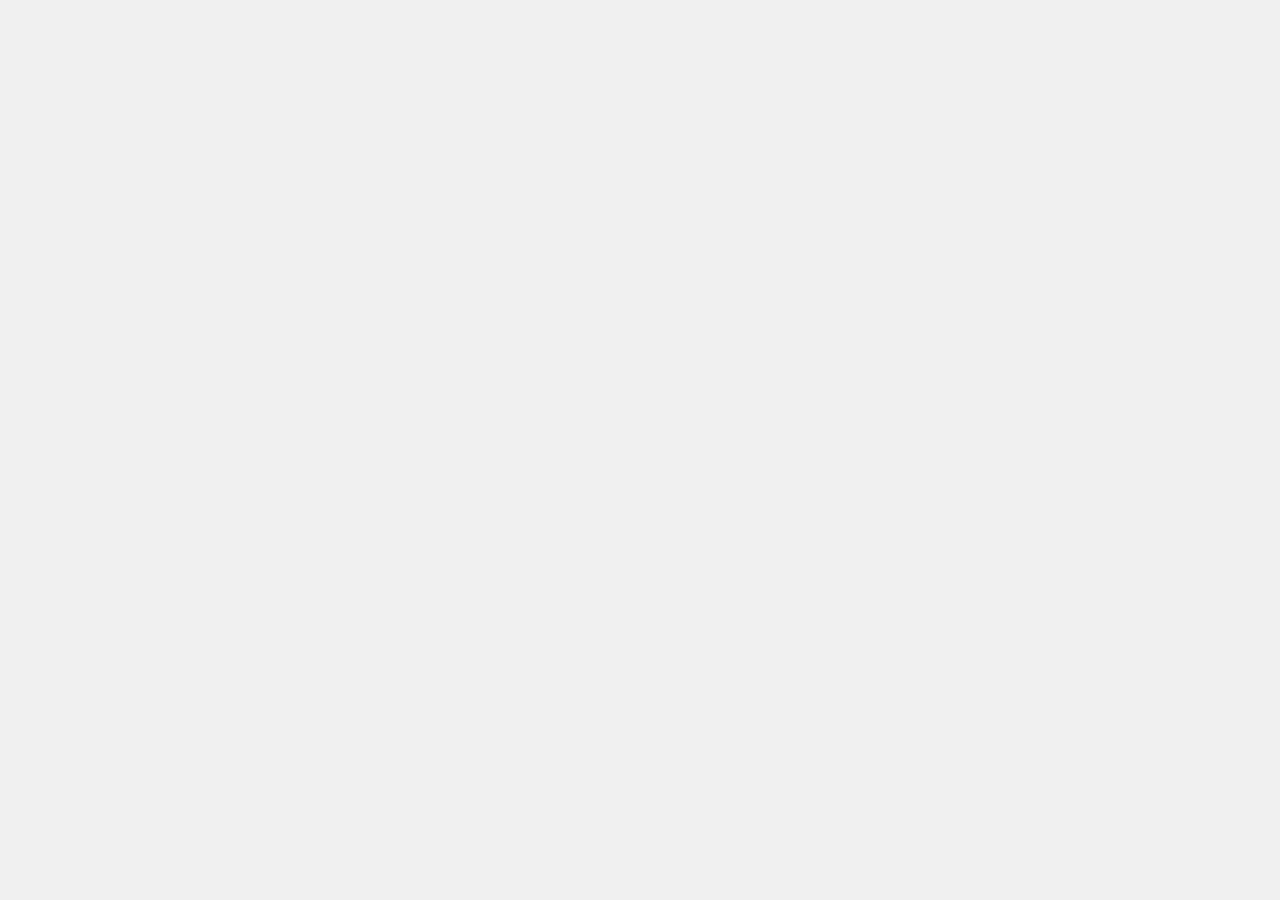
==== commit 781fdf17: "Add files via upload" ====
--- a/index.html
+++ b/index.html
@@ -1 +1,45 @@
-<!DOCTYPE html><html><head><meta charset='UTF-8'><meta name='viewport' content='width=device-width,initial-scale=1.0'><title>Galaxy IPTV</title><link rel='stylesheet' href='style.css'></head><body><header><h1>Galaxy IPTV</h1><a href='login.html'>Login</a></header><section><h2>20K+ Channels</h2><p>100K+ Movies and Series</p></section><section><div class='card'>Premium Plan £45</div><div class='card'>VIP Plan £90</div></section></body></html>+
+<!-- Note :- if the code is not run just open index.html into your broswer 
+ and scroll on white screen using mouse and wait for 3 seconds.  you can 
+ give the specific size to div for solve this problem or correct if on visme.co-->
+
+<!-- This form was created using Visme.co. You can design more forms 
+ like this for free and embed them directly into your website! -->
+
+<!-- Just goto visme.co 
+do signup
+click on from/serveys 
+then choose template 
+then customize it like character movement  and all
+then click on publish you will get a embadding code which you can used
+for embadding the login form into your website for free -->
+
+<!DOCTYPE html>
+<html lang="en">
+<head>
+    <meta charset="UTF-8">
+    <meta name="viewport" content="width=device-width, 
+    initial-scale=1.0">
+    <title>Animated Login Form</title>
+    <style>
+    body {
+      margin: 0;
+      height: 100vh;
+      display: flex;
+      justify-content: center;
+      align-items: center;
+      background: #f0f0f0;
+    }
+    div{
+        height: 200px;
+    }
+  </style>
+</head>
+<body>
+
+ <!-- you will get embadding code like this -->
+
+<div class="visme_d" data-title="Workshop Registration Form" data-url="4k973z99-workshop-registration-form?fullPage=true" data-domain="forms" data-full-page="true" data-min-height="100vh" data-form-id="182486"></div><script src="https://static-bundles.visme.co/forms/vismeforms-embed.js"></script>
+</body>
+</html>
+
